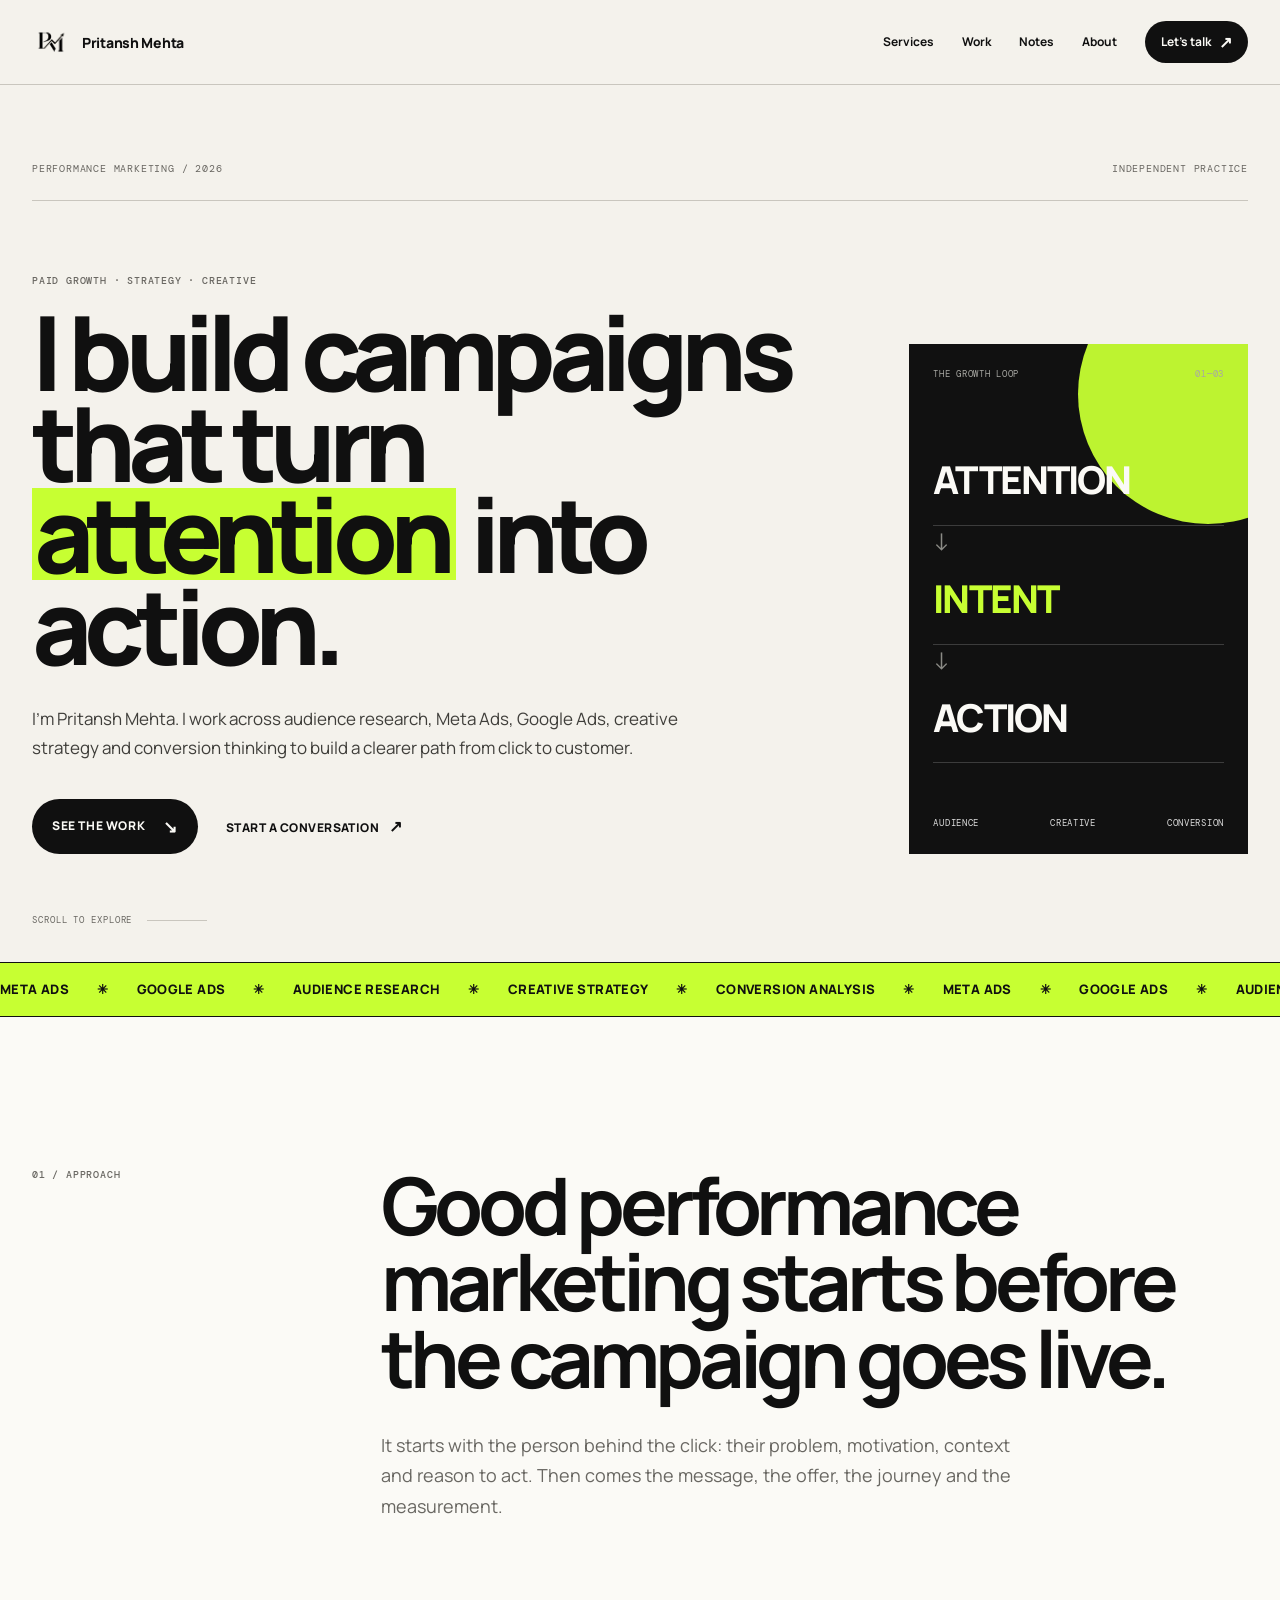
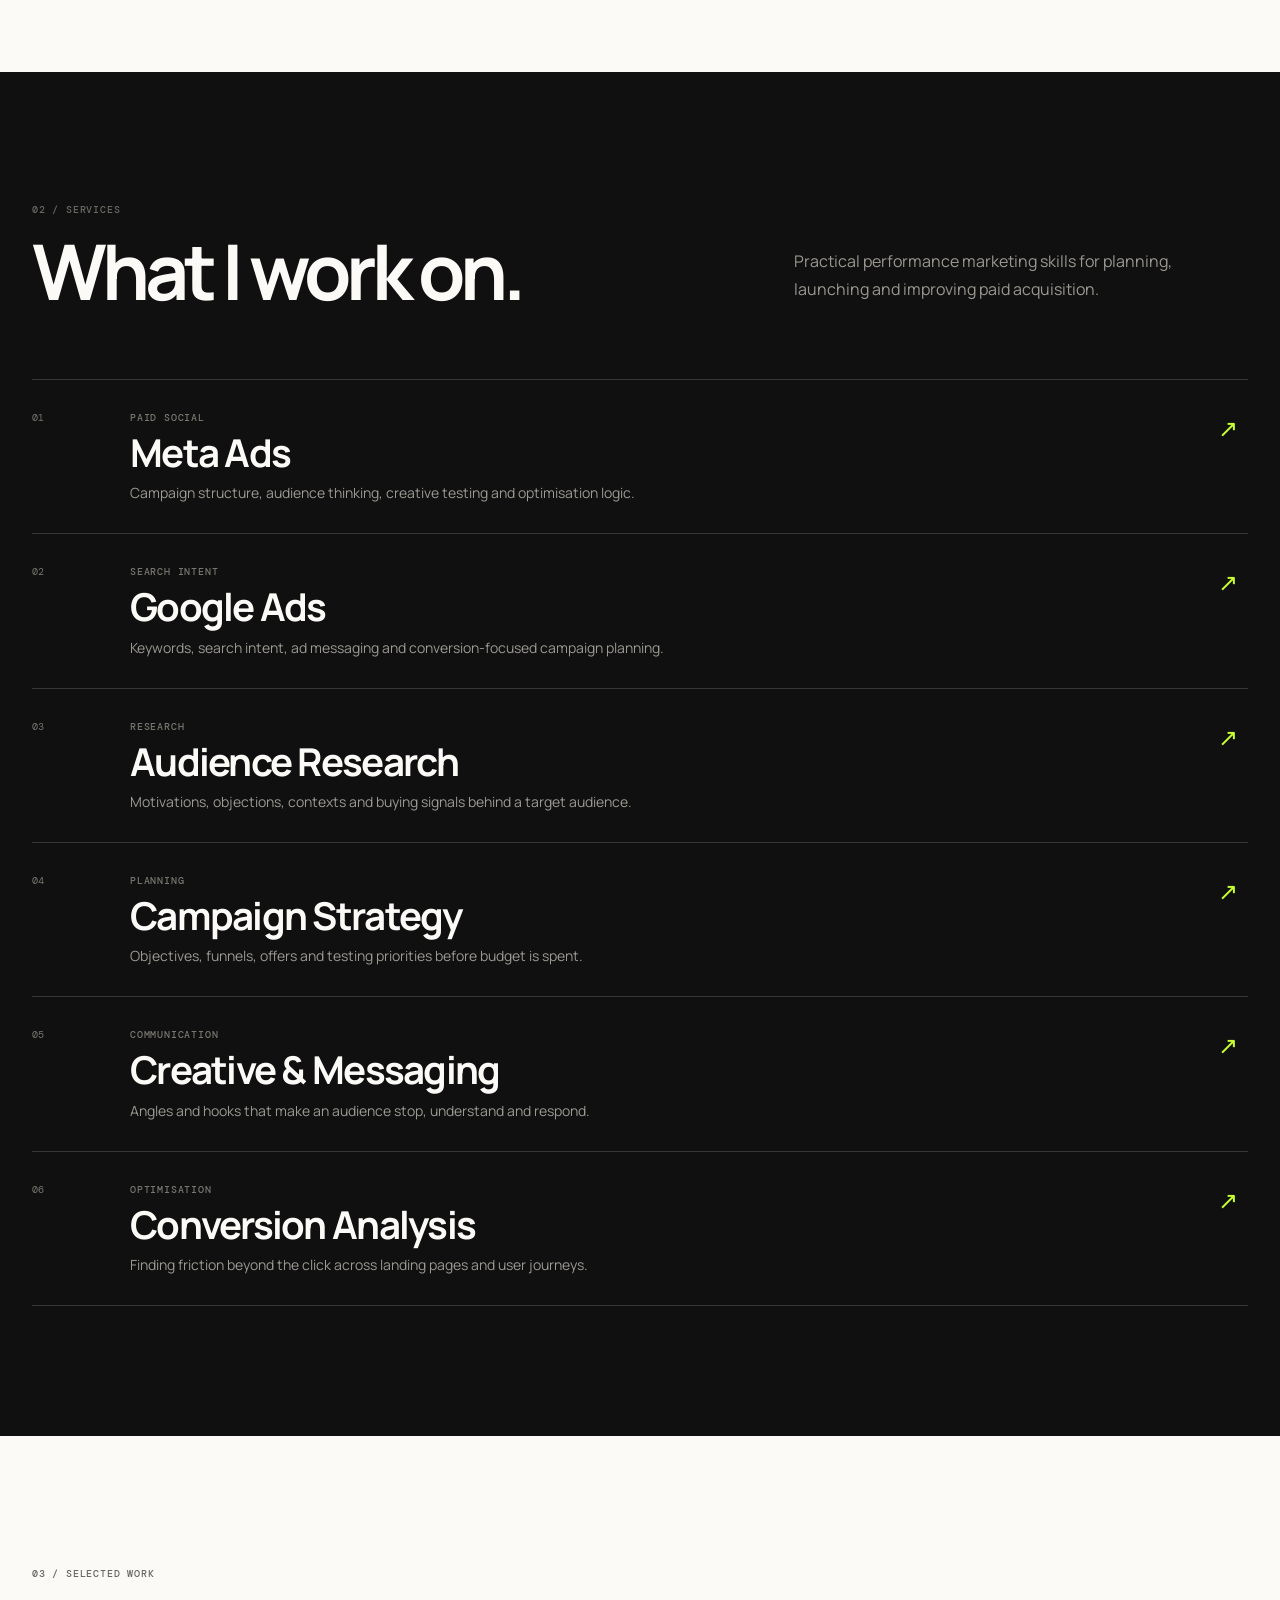
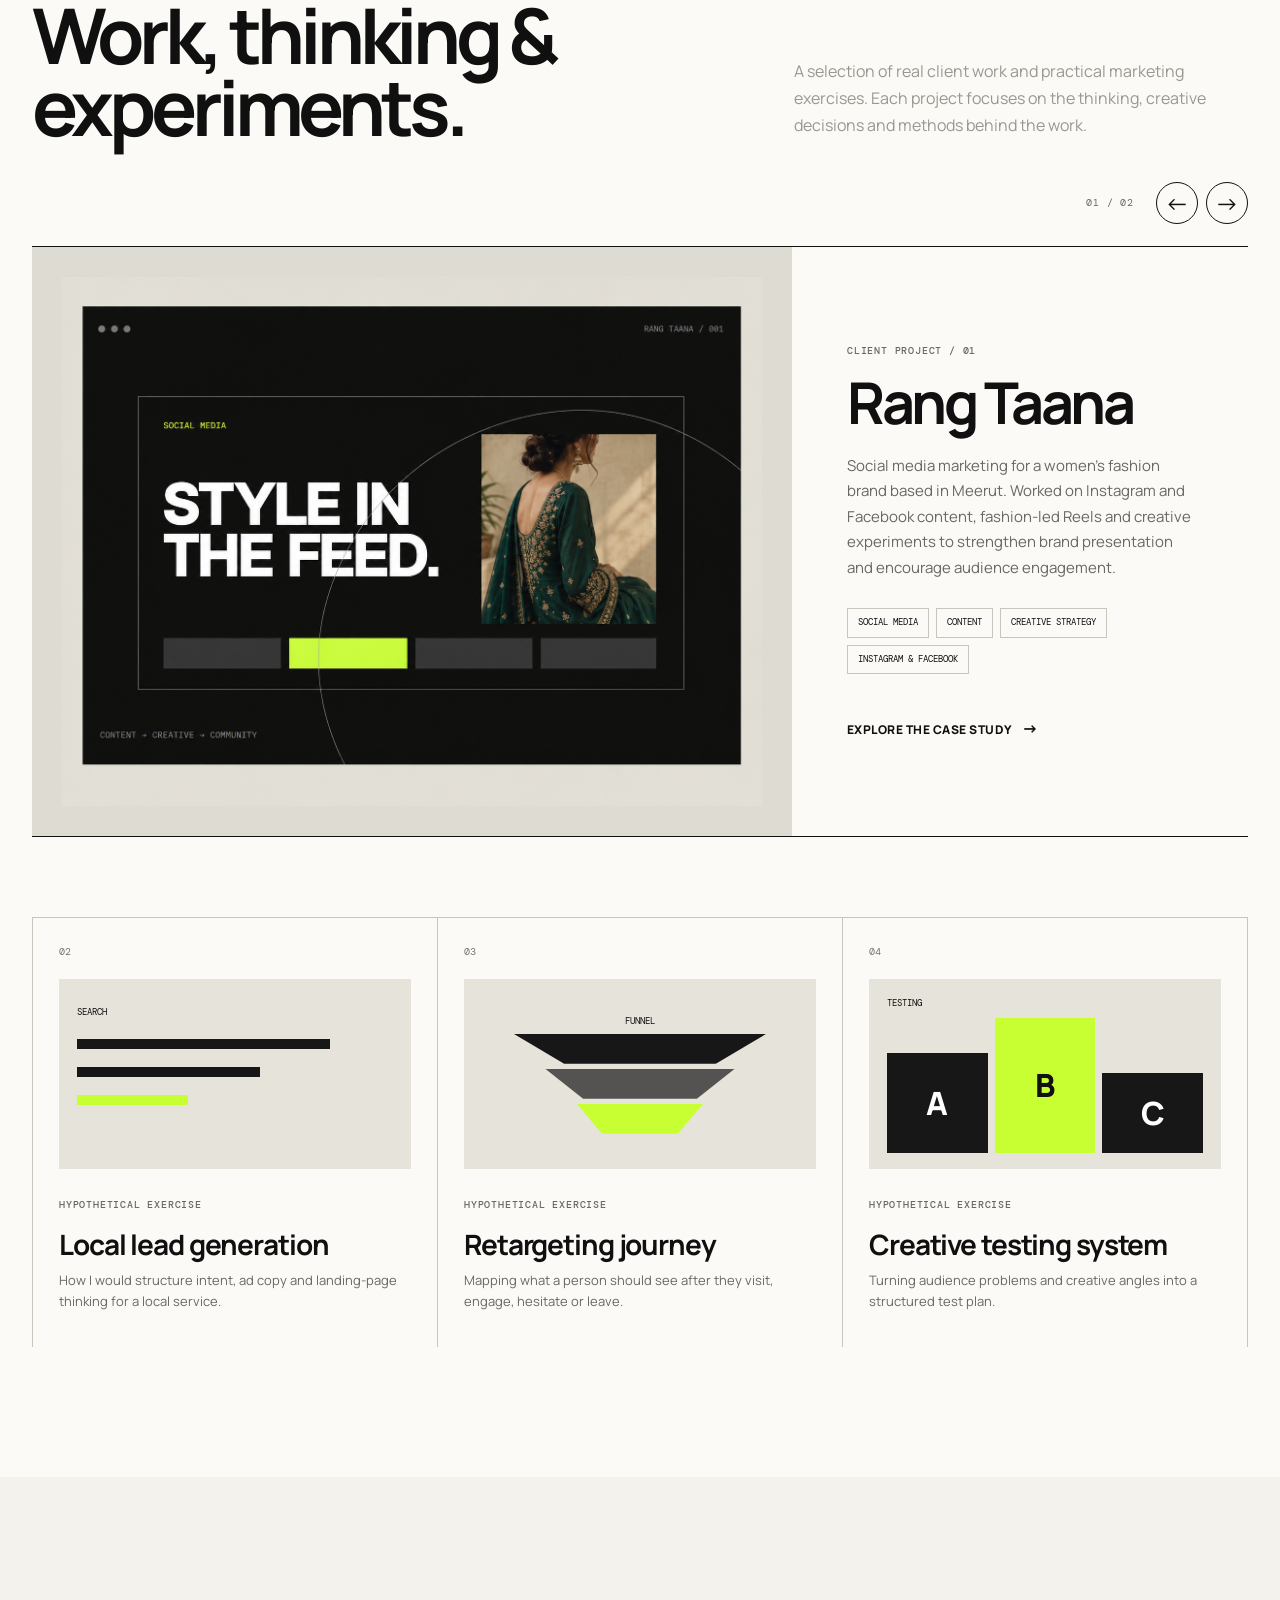
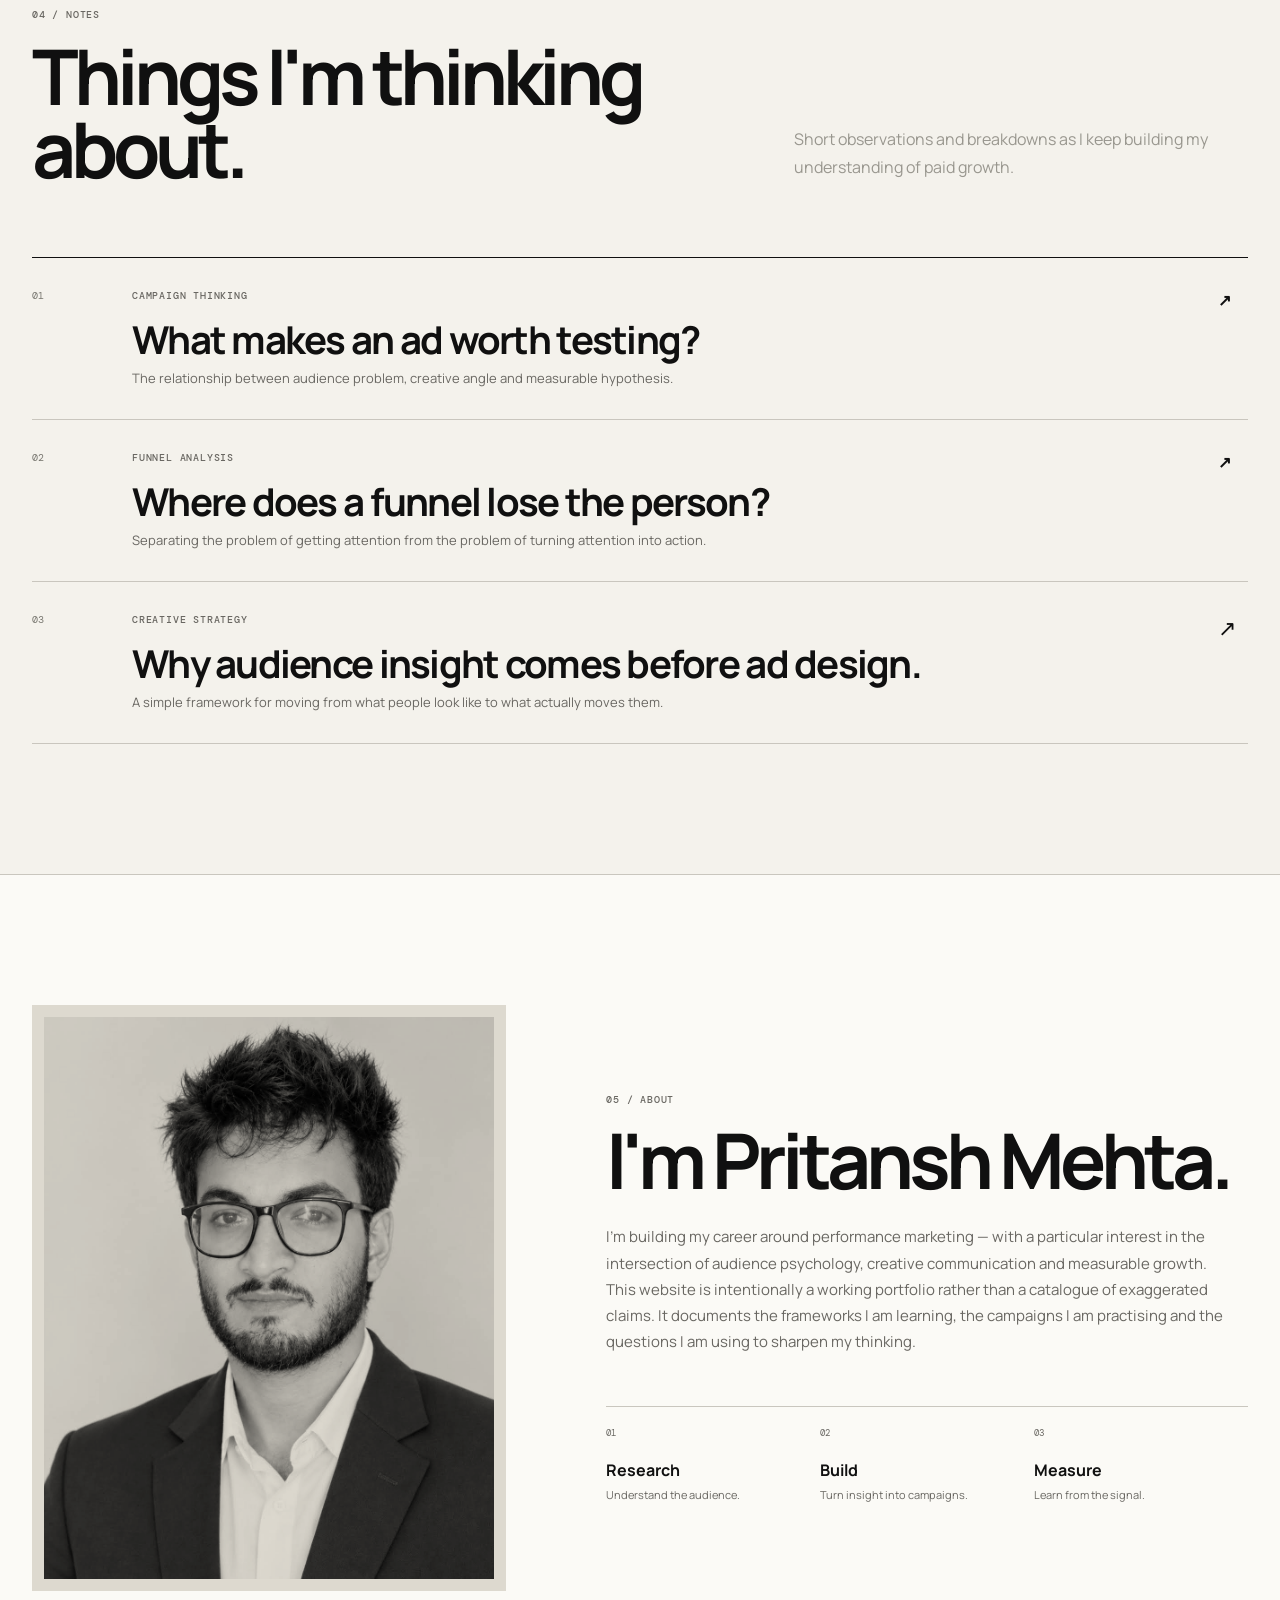
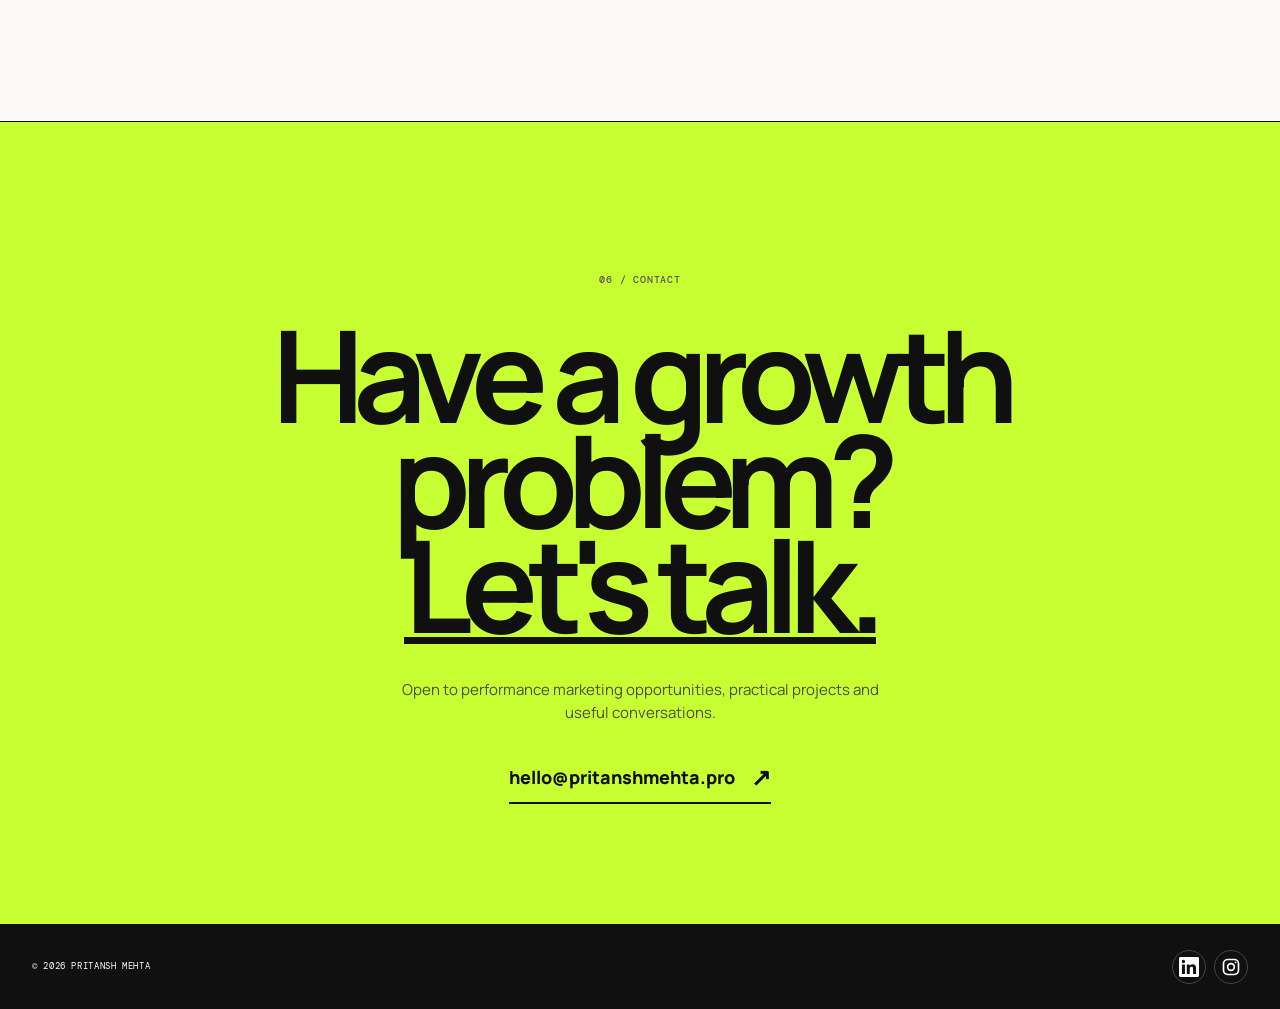
==== index.html @ dac89828 "Replace broken embedded SCA image with responsive interior design artwork" ====
<!DOCTYPE html>
<html lang="en">
<head>
  <meta charset="UTF-8">
  <meta name="viewport" content="width=device-width, initial-scale=1.0">
  <meta name="description" content="Pritansh Mehta's performance marketing portfolio — campaign thinking, audience research, creative strategy and conversion-focused analysis.">
  <meta name="author" content="Pritansh Mehta">
  <link rel="canonical" href="https://pritanshmehta.pro/">
  <meta property="og:title" content="Pritansh Mehta | Performance Marketing">
  <meta property="og:description" content="Performance marketing portfolio covering paid acquisition, audience research, creative strategy and conversion thinking.">
  <meta property="og:type" content="website">
  <meta property="og:url" content="https://pritanshmehta.pro/">

  <script async src="https://www.googletagmanager.com/gtag/js?id=G-7MBBBZZJZL"></script>
  <script>
    window.dataLayer = window.dataLayer || [];
    function gtag(){dataLayer.push(arguments);}
    gtag('js', new Date());
    gtag('config', 'G-7MBBBZZJZL');
  </script>

  <script type="application/ld+json">
  {
    "@context":"https://schema.org",
    "@type":"Person",
    "name":"Pritansh Mehta",
    "url":"https://pritanshmehta.pro/",
    "email":"mailto:hello@pritanshmehta.pro",
    "jobTitle":"Performance Marketing Practitioner",
    "knowsAbout":["Performance Marketing","Meta Ads","Google Ads","Audience Research","Campaign Strategy","Creative Strategy","Conversion Optimisation"]
  }
  </script>

  <title>Pritansh Mehta | Performance Marketing</title>
  <link rel="stylesheet" href="/styles.css">
</head>
<body>
  <a class="skip-link" href="#main">Skip to content</a>

  <header class="site-header">
    <div class="container nav-wrap">
      <a class="brand" href="/" aria-label="Pritansh Mehta home">
        <span class="brand-mark"><img src="/logo%20pro.png" alt="Pritansh Mehta logo"></span>
        <span class="brand-name">Pritansh Mehta</span>
      </a>
      <nav class="nav-links" aria-label="Main navigation">
        <a href="#capabilities">Services</a>
        <a href="#practice">Work</a>
        <a href="#notes">Notes</a>
        <a href="#about">About</a>
        <a class="nav-contact" href="#contact">Let's talk <span>↗</span></a>
      </nav>
    </div>
  </header>

  <main id="main">
    <section class="hero">
      <div class="container">
        <div class="hero-topline">
          <span>Performance marketing / 2026</span>
          <span>Independent practice</span>
        </div>
        <div class="hero-grid">
          <div class="hero-copy">
            <p class="eyebrow">Paid growth · strategy · creative</p>
            <h1>I build campaigns that turn <span>attention</span> into action.</h1>
            <p class="hero-lead">I'm Pritansh Mehta. I work across audience research, Meta Ads, Google Ads, creative strategy and conversion thinking to build a clearer path from click to customer.</p>
            <div class="hero-actions">
              <a class="button button-dark" href="#practice">See the work <span>↘</span></a>
              <a class="text-link" href="#contact">Start a conversation <span>↗</span></a>
            </div>
          </div>
          <div class="hero-panel" aria-label="Performance marketing system">
            <div class="panel-head"><span>THE GROWTH LOOP</span><span>01—03</span></div>
            <div class="loop-word">ATTENTION</div>
            <div class="loop-arrow">↓</div>
            <div class="loop-word is-accent">INTENT</div>
            <div class="loop-arrow">↓</div>
            <div class="loop-word">ACTION</div>
            <div class="panel-foot"><span>Audience</span><span>Creative</span><span>Conversion</span></div>
          </div>
        </div>
        <div class="hero-scroll"><span>Scroll to explore</span><i></i></div>
      </div>
    </section>

    <section class="marquee" aria-label="Core disciplines">
      <div class="marquee-track">
        <span>Meta Ads</span><b>✳</b><span>Google Ads</span><b>✳</b><span>Audience Research</span><b>✳</b><span>Creative Strategy</span><b>✳</b><span>Conversion Analysis</span><b>✳</b>
        <span>Meta Ads</span><b>✳</b><span>Google Ads</span><b>✳</b><span>Audience Research</span><b>✳</b><span>Creative Strategy</span><b>✳</b><span>Conversion Analysis</span><b>✳</b>
      </div>
    </section>

    <section class="statement-section">
      <div class="container statement-grid">
        <p class="section-number">01 / APPROACH</p>
        <div>
          <h2>Good performance marketing starts before the campaign goes live.</h2>
          <p>It starts with the person behind the click: their problem, motivation, context and reason to act. Then comes the message, the offer, the journey and the measurement.</p>
        </div>
      </div>
    </section>

    <section id="capabilities" class="section capabilities-section">
      <div class="container">
        <div class="section-heading split-heading">
          <div><p class="section-number">02 / SERVICES</p><h2>What I work on.</h2></div>
          <p>Practical performance marketing skills for planning, launching and improving paid acquisition.</p>
        </div>
        <div class="capability-list">
          <article class="capability-card"><span>01</span><div><p class="eyebrow">Paid social</p><h3>Meta Ads</h3><p>Campaign structure, audience thinking, creative testing and optimisation logic.</p></div><b>↗</b></article>
          <article class="capability-card"><span>02</span><div><p class="eyebrow">Search intent</p><h3>Google Ads</h3><p>Keywords, search intent, ad messaging and conversion-focused campaign planning.</p></div><b>↗</b></article>
          <article class="capability-card"><span>03</span><div><p class="eyebrow">Research</p><h3>Audience Research</h3><p>Motivations, objections, contexts and buying signals behind a target audience.</p></div><b>↗</b></article>
          <article class="capability-card"><span>04</span><div><p class="eyebrow">Planning</p><h3>Campaign Strategy</h3><p>Objectives, funnels, offers and testing priorities before budget is spent.</p></div><b>↗</b></article>
          <article class="capability-card"><span>05</span><div><p class="eyebrow">Communication</p><h3>Creative &amp; Messaging</h3><p>Angles and hooks that make an audience stop, understand and respond.</p></div><b>↗</b></article>
          <article class="capability-card"><span>06</span><div><p class="eyebrow">Optimisation</p><h3>Conversion Analysis</h3><p>Finding friction beyond the click across landing pages and user journeys.</p></div><b>↗</b></article>
        </div>
      </div>
    </section>

    <section id="practice" class="section practice-section">
      <div class="container">
        
<div class="section-heading split-heading">
  <div>
    <p class="section-number">03 / SELECTED WORK</p>
    <h2>Work, thinking &amp; experiments.</h2>
  </div>
  <p>A selection of real client work and practical marketing exercises. Each project focuses on the thinking, creative decisions and methods behind the work.</p>
</div>


       
<div class="practice-carousel" aria-label="Selected client projects">
  <div class="practice-carousel-controls">
    <span class="carousel-count">01 / 02</span>
    <div class="carousel-arrows">
      <button class="carousel-arrow" type="button" data-carousel-direction="-1" aria-label="Previous project">←</button>
      <button class="carousel-arrow" type="button" data-carousel-direction="1" aria-label="Next project">→</button>
    </div>
  </div>
  <div class="practice-carousel-viewport" id="practice-projects">
    <div class="practice-carousel-track">
      <article class="practice-feature">
        <div class="practice-art">
          <img class="rang-taana-artwork" src="/rang-taana-social.png" alt="Rang Taana social media marketing portfolio artwork, featuring Indian ethnic fashion in a dark editorial design" loading="lazy">
        </div>
        <div class="practice-content">
          <p class="eyebrow">Client project / 01</p>
          <h3>Rang Taana</h3>
          <p>Social media marketing for a women's fashion brand based in Meerut. Worked on Instagram and Facebook content, fashion-led Reels and creative experiments to strengthen brand presentation and encourage audience engagement.</p>
          <div class="tag-list">
            <span>Social Media</span><span>Content</span><span>Creative Strategy</span><span>Instagram &amp; Facebook</span>
          </div>
          <a class="text-link" href="rang-taana-case-study.html">Explore the case study <span>→</span></a>
        </div>
      </article>
      <article class="practice-feature space-craft-feature">
        <div class="practice-art">
          <div class="space-craft-artwork" role="img" aria-label="Editorial architecture and interior design artwork featuring a contemporary living room">
            <div class="sca-browser-bar"><span></span><span></span><span></span><small>SPACE CRAFT / 002</small></div>
            <div class="sca-inner-frame">
              <div class="sca-copy">
                <p class="sca-category">ARCHITECTURE / INTERIORS</p>
                <h4>SPACE,<br>SHAPED.</h4>
                <p class="sca-caption">FORM MEETS FUNCTION.</p>
              </div>
              <div class="sca-photo-wrap">
                <img src="https://images.unsplash.com/photo-1600210492486-724fe5c67fb0?auto=format&amp;fit=crop&amp;w=900&amp;q=85" alt="Warm contemporary living room with considered furniture, materials and interior styling" loading="lazy">
              </div>
              <div class="sca-progress"><i></i><i></i><i></i><i></i></div>
              <div class="sca-circle"></div>
            </div>
            <p class="sca-footer">SPACE → FORM → EXPERIENCE</p>
          </div>
        </div>
        <div class="practice-content">
          <p class="eyebrow">Client project / 02</p>
          <h3>Space Craft Associates</h3>
          <p>A placeholder case study for an interior design and architecture firm based in Pune. The project overview and marketing details will be added once the scope and text are finalised.</p>
          <div class="tag-list">
            <span>Interior Design</span><span>Architecture</span><span>Pune</span><span>Case Study Draft</span>
          </div>
          <span class="text-link" aria-label="Space Craft Associates case study details coming soon">Case study details coming soon <span>→</span></span>
        </div>
      </article>
    </div>
  </div>
</div>

        <div class="practice-grid">
          <article class="practice-card"><div class="practice-number">02</div><div class="practice-card-visual visual-search"><span>SEARCH</span><div></div><div></div><div></div></div><p class="eyebrow">Hypothetical exercise</p><h3>Local lead generation</h3><p>How I would structure intent, ad copy and landing-page thinking for a local service.</p></article>
          <article class="practice-card"><div class="practice-number">03</div><div class="practice-card-visual visual-funnel"><span>FUNNEL</span><div class="funnel f1"></div><div class="funnel f2"></div><div class="funnel f3"></div></div><p class="eyebrow">Hypothetical exercise</p><h3>Retargeting journey</h3><p>Mapping what a person should see after they visit, engage, hesitate or leave.</p></article>
          <article class="practice-card"><div class="practice-number">04</div><div class="practice-card-visual visual-testing"><span>TESTING</span><div class="test-a">A</div><div class="test-b">B</div><div class="test-c">C</div></div><p class="eyebrow">Hypothetical exercise</p><h3>Creative testing system</h3><p>Turning audience problems and creative angles into a structured test plan.</p></article>
        </div>
      </div>
    </section>

    <section id="notes" class="section notes-section">
      <div class="container">
        <div class="section-heading split-heading"><div><p class="section-number">04 / NOTES</p><h2>Things I'm thinking about.</h2></div><p>Short observations and breakdowns as I keep building my understanding of paid growth.</p></div>
        <div class="notes-list">
          <article class="note-item">
    <span>01</span>

    <div>
        <p class="eyebrow">Campaign thinking</p>

        <h3>
            <a href="/what-makes-an-ad-worth-testing">
                What makes an ad worth testing?
            </a>
        </h3>

        <p>
            The relationship between audience problem, creative angle and measurable hypothesis.
        </p>
    </div>

    <a href="/what-makes-an-ad-worth-testing" aria-label="Read What Makes an Ad Worth Testing">
        <b>↗</b>
    </a>
</article>
         
<article class="note-item">
    <span>02</span>

    <div>
        <p class="eyebrow">Funnel analysis</p>

        <h3>
            <a href="/where-does-a-funnel-lose-the-person.html">
                Where does a funnel lose the person?
            </a>
        </h3>

        <p>
            Separating the problem of getting attention from the problem of turning attention into action.
        </p>
    </div>

    <a href="/where-does-a-funnel-lose-the-person"
       aria-label="Read Where Does a Funnel Lose the Person">
        <b>↗</b>
    </a>
</article>

          <article class="note-item"><span>03</span><div><p class="eyebrow">Creative strategy</p><h3>Why audience insight comes before ad design.</h3><p>A simple framework for moving from what people look like to what actually moves them.</p></div><b>↗</b></article>
        </div>
      </div>
    </section>

    <section id="about" class="section about-section">
      <div class="container about-grid">
        <div class="about-visual"><div class="portrait-frame"><img src="/pritansh-mehta.jpg" alt="Portrait of Pritansh Mehta"></div></div>
        <div class="about-copy"><p class="section-number">05 / ABOUT</p><h2>I'm Pritansh Mehta.</h2><p class="about-lead">I'm building my career around performance marketing — with a particular interest in the intersection of audience psychology, creative communication and measurable growth.</p><p>This website is intentionally a working portfolio rather than a catalogue of exaggerated claims. It documents the frameworks I am learning, the campaigns I am practising and the questions I am using to sharpen my thinking.</p><div class="about-facts"><div><span>01</span><strong>Research</strong><small>Understand the audience.</small></div><div><span>02</span><strong>Build</strong><small>Turn insight into campaigns.</small></div><div><span>03</span><strong>Measure</strong><small>Learn from the signal.</small></div></div></div>
      </div>
    </section>

    <section id="contact" class="contact-section">
      <div class="container contact-inner"><p class="section-number">06 / CONTACT</p><h2>Have a growth problem?<br><span>Let's talk.</span></h2><p>Open to performance marketing opportunities, practical projects and useful conversations.</p><a class="contact-email" href="mailto:hello@pritanshmehta.pro">hello@pritanshmehta.pro <span>↗</span></a></div>
    </section>
  </main>

  <footer class="site-footer">
    <div class="container footer-inner"><p>© 2026 Pritansh Mehta</p>
<div class="footer-socials">
  <a href="https://www.linkedin.com/in/pritanshmehta/"
     target="_blank"
     rel="noopener noreferrer"
     aria-label="LinkedIn">
    <svg viewBox="0 0 24 24" width="20" height="20"
         fill="currentColor" aria-hidden="true">
      <path d="M20.45 20.45h-3.56v-5.57c0-1.33-.02-3.04-1.85-3.04-1.85 0-2.13 1.45-2.13 2.94v5.67H9.35V9h3.42v1.56h.05c.48-.9 1.64-1.85 3.37-1.85 3.6 0 4.27 2.37 4.27 5.46v6.28ZM5.34 7.43a2.06 2.06 0 1 1 0-4.12 2.06 2.06 0 0 1 0 4.12ZM7.12 20.45H3.56V9h3.56v11.45ZM22.22 0H1.77C.79 0 0 .77 0 1.72v20.56C0 23.23.79 24 1.77 24h20.45c.98 0 1.78-.77 1.78-1.72V1.72C24 .77 23.2 0 22.22 0Z"/>
    </svg>
  </a>

  <a href="https://www.instagram.com/pritansh.mehta/"
     target="_blank"
     rel="noopener noreferrer"
     aria-label="Instagram">
    <svg viewBox="0 0 24 24" width="20" height="20"
         fill="none" stroke="currentColor" stroke-width="2"
         aria-hidden="true">
      <rect x="3" y="3" width="18" height="18" rx="5"/>
      <circle cx="12" cy="12" r="4"/>
      <circle cx="17.5" cy="6.5" r="1" fill="currentColor" stroke="none"/>
    </svg>
  </a>
</div>
</div>
  </footer>
  <script src="/practice-carousel.js" defer></script>
</body>
</html>
---- styles.css ----
@import url('https://fonts.googleapis.com/css2?family=DM+Mono:wght@400;500&family=Manrope:wght@400;500;600;700;800&display=swap');

:root{--bg:#f4f2ec;--paper:#fbfaf6;--ink:#101010;--muted:#696762;--line:#c9c6be;--acid:#c7ff32;--dark:#111;--soft:#e8e5dc;--max:1320px;--radius:4px}
*{box-sizing:border-box;margin:0;padding:0}
html{scroll-behavior:smooth}
body{background:var(--bg);color:var(--ink);font-family:Manrope,Arial,sans-serif;line-height:1.5;overflow-x:hidden}
a{color:inherit;text-decoration:none}
img{display:block;max-width:100%}
button,a{-webkit-tap-highlight-color:transparent}
.container{width:min(calc(100% - 64px),var(--max));margin:0 auto}
.skip-link{position:fixed;left:16px;top:-80px;z-index:1000;background:var(--acid);padding:10px 14px;font-weight:800}.skip-link:focus{top:16px}

.site-header{position:relative;z-index:20;background:var(--bg);border-bottom:1px solid var(--line)}
.nav-wrap{min-height:84px;display:flex;align-items:center;justify-content:space-between;gap:30px}
.brand{display:flex;align-items:center;gap:12px;font-size:14px;font-weight:800;letter-spacing:-.02em}.brand-mark{width:38px;height:38px;display:grid;place-items:center;overflow:hidden}.brand-mark img{width:100%;height:100%;object-fit:contain}.brand-name{white-space:nowrap}
.nav-links{display:flex;align-items:center;gap:28px;font-size:12px;font-weight:700}.nav-links>a{position:relative}.nav-links>a:not(.nav-contact):after{content:"";position:absolute;left:0;bottom:-5px;width:0;height:1px;background:var(--ink);transition:width .25s}.nav-links>a:not(.nav-contact):hover:after{width:100%}.nav-contact{display:inline-flex;align-items:center;gap:8px;background:var(--ink);color:var(--paper);padding:12px 16px;border-radius:100px}.nav-contact span{font-size:16px;line-height:0}

.hero{min-height:calc(100vh - 85px);display:flex;align-items:center;padding:76px 0 34px;background:var(--bg)}
.hero-topline{display:flex;justify-content:space-between;padding-bottom:24px;border-bottom:1px solid var(--line);font-family:'DM Mono',monospace;font-size:10px;text-transform:uppercase;letter-spacing:.08em;color:var(--muted)}
.hero-grid{display:grid;grid-template-columns:minmax(0,1.55fr) minmax(320px,.65fr);gap:70px;padding:72px 0 60px;align-items:end}
.eyebrow,.section-number{font-family:'DM Mono',monospace;text-transform:uppercase;letter-spacing:.08em;font-size:10px;font-weight:500}.eyebrow{color:var(--muted);margin-bottom:18px}.section-number{color:var(--muted)}
.hero h1{font-size:clamp(56px,8.1vw,122px);line-height:.88;letter-spacing:-.075em;font-weight:800;max-width:960px}.hero h1 span{display:inline-block;background:var(--acid);padding:0 .08em 0 .02em}
.hero-lead{max-width:650px;margin-top:34px;font-size:17px;line-height:1.7;color:#3f3e3a}
.hero-actions{display:flex;align-items:center;gap:28px;margin-top:36px}.button{display:inline-flex;align-items:center;gap:18px;padding:15px 20px;border-radius:100px;font-size:12px;font-weight:800;text-transform:uppercase;letter-spacing:.05em}.button-dark{background:var(--ink);color:var(--paper)}.button-dark span{font-size:17px}.text-link{font-size:12px;font-weight:800;text-transform:uppercase;letter-spacing:.04em}.text-link span{margin-left:7px;font-size:16px}
.hero-panel{background:var(--dark);color:var(--paper);min-height:510px;padding:24px;display:flex;flex-direction:column;justify-content:center;position:relative;overflow:hidden}.hero-panel:before{content:"";position:absolute;width:260px;height:260px;border-radius:50%;background:var(--acid);right:-90px;top:-80px;opacity:.95}.panel-head,.panel-foot{position:absolute;left:24px;right:24px;display:flex;justify-content:space-between;font-family:'DM Mono',monospace;font-size:9px;letter-spacing:.08em;text-transform:uppercase;color:#a8a8a3}.panel-head{top:24px}.panel-foot{bottom:24px;color:#ddd}.loop-word{position:relative;z-index:1;font-size:clamp(28px,3vw,46px);font-weight:800;letter-spacing:-.05em;border-bottom:1px solid #3c3c3c;padding:16px 0}.loop-word.is-accent{color:var(--acid)}.loop-arrow{position:relative;z-index:1;font-size:24px;line-height:1;padding:2px 0;color:#8b8b86}.hero-scroll{display:flex;align-items:center;gap:15px;font-family:'DM Mono',monospace;text-transform:uppercase;font-size:9px;letter-spacing:.1em;color:var(--muted)}.hero-scroll i{display:block;width:60px;height:1px;background:var(--line)}

.marquee{background:var(--acid);overflow:hidden;border-top:1px solid var(--ink);border-bottom:1px solid var(--ink)}.marquee-track{display:flex;width:max-content;align-items:center;gap:28px;padding:17px 0;animation:marquee 28s linear infinite;font-size:13px;font-weight:800;text-transform:uppercase;letter-spacing:.03em}.marquee b{font-size:13px}@keyframes marquee{to{transform:translateX(-50%)}}

.statement-section{padding:150px 0;background:var(--paper)}.statement-grid{display:grid;grid-template-columns:1fr 3fr;gap:60px}.statement-grid h2{font-size:clamp(42px,6.2vw,88px);line-height:.96;letter-spacing:-.065em;max-width:980px}.statement-grid div>p{max-width:640px;margin-top:34px;font-size:18px;line-height:1.7;color:var(--muted)}
.section{padding:130px 0}.capabilities-section{background:var(--ink);color:var(--paper)}.section-heading{margin-bottom:72px}.split-heading{display:grid;grid-template-columns:1.2fr .8fr;gap:80px;align-items:end}.section-heading h2{font-size:clamp(46px,6vw,82px);line-height:.94;letter-spacing:-.065em;margin-top:18px}.split-heading>p{color:#99978f;line-height:1.7;max-width:480px;margin-bottom:4px}
.capability-list{border-top:1px solid #373737}.capability-card{display:grid;grid-template-columns:70px 1fr 30px;gap:28px;align-items:start;padding:30px 0;border-bottom:1px solid #373737;transition:padding .25s,background .25s}.capability-card>span,.practice-number,.note-item>span{font-family:'DM Mono',monospace;font-size:10px;color:#77766f}.capability-card h3{font-size:clamp(28px,3vw,43px);line-height:1;letter-spacing:-.045em}.capability-card p:last-child{max-width:560px;color:#9b9992;margin-top:10px;font-size:14px}.capability-card .eyebrow{margin-bottom:9px;color:#77766f}.capability-card>b{font-size:24px;font-weight:400;color:var(--acid)}.capability-card:hover{padding-left:14px;padding-right:14px;background:#171717}

.practice-section{background:var(--paper)}.practice-heading>p{color:var(--muted)}.practice-feature{display:grid;grid-template-columns:1.25fr .75fr;min-height:560px;border-top:1px solid var(--ink);border-bottom:1px solid var(--ink)}.practice-art{background:#dedbd2;padding:30px;display:flex;align-items:center;justify-content:center}.art-window{width:100%;height:100%;min-height:500px;background:#111;position:relative;overflow:hidden;color:#fff;padding:18px}.art-window:after{content:"";position:absolute;inset:25% -15% -30% 35%;border:1px solid #555;border-radius:50%}.art-toolbar{display:flex;gap:6px;align-items:center;color:#777;font-family:'DM Mono',monospace;font-size:9px}.art-toolbar i{width:7px;height:7px;border-radius:50%;background:#777}.art-toolbar span{margin-left:auto}.ad-preview{position:absolute;inset:100px 60px 75px 60px;border:1px solid #444;padding:25px;display:flex;flex-direction:column;justify-content:space-between}.ad-tag{font-family:'DM Mono',monospace;font-size:9px;color:var(--acid)}.ad-preview strong{font-size:clamp(38px,5vw,70px);line-height:.85;letter-spacing:-.07em}.ad-grid{display:grid;grid-template-columns:repeat(4,1fr);gap:7px}.ad-grid i{height:34px;background:#292929}.ad-grid i:nth-child(2){background:var(--acid)}.audience-pill{position:absolute;bottom:22px;left:18px;font-family:'DM Mono',monospace;font-size:9px;color:#aaa;letter-spacing:.05em}.practice-content{padding:55px;display:flex;flex-direction:column;justify-content:center}.practice-content h3{font-size:clamp(42px,4.5vw,68px);line-height:.92;letter-spacing:-.06em}.practice-content>p:not(.eyebrow){color:var(--muted);font-size:15px;line-height:1.7;margin-top:24px;max-width:480px}.tag-list{display:flex;flex-wrap:wrap;gap:7px;margin:28px 0}.tag-list span{border:1px solid var(--line);padding:7px 10px;font-family:'DM Mono',monospace;font-size:9px;text-transform:uppercase}.practice-content .text-link{margin-top:14px}.practice-grid{display:grid;grid-template-columns:repeat(3,1fr);border-left:1px solid var(--line);margin-top:80px}.practice-card{min-height:430px;padding:26px;border-right:1px solid var(--line);border-top:1px solid var(--line)}.practice-number{display:block;margin-bottom:20px}.practice-card-visual{height:190px;background:#e6e3db;position:relative;overflow:hidden;margin-bottom:28px;padding:18px}.practice-card-visual>span{font-family:'DM Mono',monospace;font-size:9px}.visual-search div{height:10px;background:#171717;margin-top:18px;width:80%}.visual-search div:nth-of-type(2){width:58%}.visual-search div:nth-of-type(3){width:35%;background:var(--acid)}.visual-funnel{display:flex;flex-direction:column;align-items:center;justify-content:center;gap:5px}.funnel{height:30px;background:#171717;clip-path:polygon(0 0,100% 0,80% 100%,20% 100%)}.f1{width:80%}.f2{width:60%;opacity:.7}.f3{width:40%;background:var(--acid)}.visual-testing{display:grid;grid-template-columns:repeat(3,1fr);gap:7px;align-items:end}.visual-testing>span{grid-column:1/-1}.test-a,.test-b,.test-c{height:100px;background:#171717;color:#fff;display:grid;place-items:center;font-size:32px;font-weight:800}.test-b{height:135px;background:var(--acid);color:#111}.test-c{height:80px}.practice-card h3{font-size:28px;letter-spacing:-.04em;line-height:1}.practice-card>p:last-child{font-size:13px;color:var(--muted);margin-top:12px;line-height:1.6}

.notes-section{background:var(--bg)}.notes-list{border-top:1px solid var(--ink)}.note-item{display:grid;grid-template-columns:70px 1fr 30px;gap:30px;align-items:start;padding:30px 0;border-bottom:1px solid var(--line)}.note-item h3{font-size:clamp(25px,3vw,42px);line-height:1;letter-spacing:-.045em}.note-item p:last-child{font-size:13px;color:var(--muted);margin-top:10px;max-width:650px}.note-item>b{font-size:22px;font-weight:400}.note-item:hover h3{background:var(--acid);display:inline}

.about-section{background:var(--paper);border-top:1px solid var(--line)}.about-grid{display:grid;grid-template-columns:.85fr 1.15fr;gap:100px;align-items:center}.about-visual{position:relative;max-width:520px}.portrait-frame{background:#ddd9cf;padding:12px;position:relative}.portrait-frame img{width:100%;aspect-ratio:4/5;object-fit:cover;filter:grayscale(100%);mix-blend-mode:multiply}.portrait-label{position:absolute;left:25px;bottom:22px;background:var(--acid);padding:8px 10px;font-family:'DM Mono',monospace;font-size:9px}.about-stamp{position:absolute;right:-35px;top:35px;border:1px solid var(--ink);background:var(--paper);width:110px;height:110px;border-radius:50%;display:grid;place-content:center;text-align:center;font-family:'DM Mono',monospace;font-size:9px;line-height:1.5;transform:rotate(9deg)}.about-copy h2{font-size:clamp(48px,6vw,82px);line-height:.9;letter-spacing:-.065em;margin:18px 0 30px}.about-copy>p:not(.section-number){color:var(--muted);font-size:15px;line-height:1.75;max-width:650px}.about-copy .about-lead{font-size:20px;color:var(--ink);line-height:1.5}.about-facts{display:grid;grid-template-columns:repeat(3,1fr);border-top:1px solid var(--line);margin-top:50px}.about-facts>div{padding:20px 18px 0 0}.about-facts span{font-family:'DM Mono',monospace;font-size:9px;color:var(--muted);display:block;margin-bottom:18px}.about-facts strong{display:block;font-size:16px}.about-facts small{display:block;color:var(--muted);margin-top:5px;font-size:11px}

.contact-section{background:var(--acid);padding:150px 0 120px;border-top:1px solid var(--ink)}.contact-inner{text-align:center}.contact-inner .section-number{color:#555}.contact-inner h2{font-size:clamp(60px,10vw,145px);line-height:.82;letter-spacing:-.085em;margin:35px auto;max-width:1200px}.contact-inner h2 span{display:inline-block;border-bottom:7px solid var(--ink)}.contact-inner>p:not(.section-number){max-width:500px;margin:0 auto;color:#4d4f35;font-size:15px}.contact-email{display:inline-flex;align-items:center;gap:16px;margin-top:35px;border-bottom:2px solid var(--ink);padding-bottom:7px;font-size:18px;font-weight:800}.contact-email span{font-size:24px}
.site-footer{background:var(--ink);color:#fff}.footer-inner{min-height:85px;display:flex;align-items:center;justify-content:space-between;font-family:'DM Mono',monospace;font-size:9px;text-transform:uppercase;letter-spacing:.07em}.footer-socials{display:flex;gap:8px}.footer-socials a{width:34px;height:34px;border:1px solid #444;border-radius:50%;display:grid;place-items:center;font-size:9px;transition:.2s}.footer-socials a:hover{background:var(--acid);color:var(--ink);border-color:var(--acid)}

@media(max-width:950px){.container{width:min(calc(100% - 40px),var(--max))}.nav-links{gap:16px}.hero-grid,.practice-feature,.about-grid{grid-template-columns:1fr}.hero{padding-top:55px}.hero-grid{gap:45px}.hero-panel{min-height:390px}.split-heading{grid-template-columns:1fr;gap:25px}.practice-art{min-height:520px}.practice-content{padding:45px}.about-grid{gap:60px}.about-visual{max-width:620px}.about-copy{max-width:720px}}
@media(max-width:700px){.container{width:calc(100% - 32px)}.nav-wrap{min-height:70px}.brand-name{display:none}.nav-links{gap:13px;font-size:10px}.nav-links>a:nth-child(1),.nav-links>a:nth-child(2),.nav-links>a:nth-child(3){display:none}.nav-contact{padding:10px 13px}.hero{min-height:auto;padding:45px 0 30px}.hero-topline{font-size:8px}.hero-grid{padding:55px 0 45px}.hero h1{font-size:clamp(52px,16vw,86px)}.hero-lead{font-size:15px;margin-top:25px}.hero-actions{gap:20px;flex-wrap:wrap}.button{padding:13px 16px}.hero-panel{min-height:360px}.statement-section,.section,.contact-section{padding:90px 0}.statement-grid{grid-template-columns:1fr;gap:28px}.statement-grid h2{font-size:46px}.statement-grid div>p{font-size:15px}.section-heading{margin-bottom:45px}.section-heading h2{font-size:48px}.capability-card{grid-template-columns:38px 1fr 20px;gap:12px;padding:24px 0}.capability-card h3{font-size:30px}.capability-card p:last-child{font-size:12px}.practice-art{padding:15px;min-height:auto}.art-window{min-height:390px}.ad-preview{inset:80px 30px 60px}.practice-content{padding:40px 0}.practice-content h3{font-size:48px}.practice-grid{grid-template-columns:1fr;margin-top:55px;border-left:0}.practice-card{border-left:1px solid var(--line);min-height:auto;padding:24px 0}.practice-card-visual{height:170px}.note-item{grid-template-columns:38px 1fr 20px;gap:12px;padding:25px 0}.note-item h3{font-size:27px}.note-item p:last-child{font-size:12px}.about-facts{grid-template-columns:1fr}.about-facts>div{border-bottom:1px solid var(--line);padding:18px 0}.about-stamp{right:-10px}.contact-inner h2{font-size:clamp(57px,16vw,90px)}.contact-inner h2 span{border-bottom-width:4px}.contact-email{font-size:14px}.footer-inner{min-height:70px}.footer-socials a{width:30px;height:30px}}
@media(max-width:420px){.nav-links{gap:8px}.nav-contact span{display:none}.hero h1{font-size:52px}.hero-panel{min-height:320px}.loop-word{font-size:30px}.practice-content h3{font-size:43px}.contact-inner h2{font-size:55px}}
@media(prefers-reduced-motion:reduce){html{scroll-behavior:auto}.marquee-track{animation:none}}


/* Rang Taana portfolio artwork */
.practice-art {
  background: #dedbd2;
  padding: 30px;
  display: flex;
  align-items: center;
  justify-content: center;
  min-width: 0;
}

.rang-taana-artwork {
  display: block;
  width: 100%;
  height: auto;
  min-height: 0;
  max-width: 100%;
  object-fit: contain;
  object-position: center;
}

@media (max-width: 950px) {
  .practice-art {
    min-height: 0;
    padding: 20px;
  }
}

@media (max-width: 700px) {
  .practice-art {
    padding: 12px;
  }

  .rang-taana-artwork {
    width: 100%;
    height: auto;
    min-height: 0;
    max-height: none;
  }
}

/* Green rounded background behind the existing logo */
.logo-background {
  display: inline-flex;
  align-items: center;
  justify-content: center;
  padding: 8px 12px;
  background: var(--accent, #294437);
  border-radius: 12px;
  line-height: 0;
}

.logo-background img {
  display: block;
  max-width: 100%;
  height: auto;
}




/* Horizontal selected-work carousel */
.practice-carousel { position: relative; }
.practice-carousel-controls {
  display: flex;
  justify-content: flex-end;
  align-items: center;
  gap: 22px;
  margin: -34px 0 22px;
}
.carousel-count {
  color: var(--muted);
  font: 10px 'DM Mono', monospace;
  letter-spacing: .08em;
}
.carousel-arrows { display: flex; gap: 8px; }
.carousel-arrow {
  display: grid;
  place-items: center;
  width: 42px;
  height: 42px;
  border: 1px solid var(--ink);
  border-radius: 50%;
  background: transparent;
  color: var(--ink);
  font: 24px/1 Manrope, Arial, sans-serif;
  cursor: pointer;
  transition: background .2s, color .2s, border-color .2s;
}
.carousel-arrow:hover, .carousel-arrow:focus-visible {
  background: var(--acid);
  border-color: var(--acid);
  color: var(--ink);
}
.carousel-arrow:focus-visible { outline: 2px solid var(--ink); outline-offset: 3px; }
.practice-carousel-viewport {
  width: 100%;
  overflow-x: auto;
  scroll-snap-type: x mandatory;
  scrollbar-width: none;
  overscroll-behavior-x: contain;
  scroll-behavior: smooth;
}
.practice-carousel-viewport::-webkit-scrollbar { display: none; }
.practice-carousel-track { display: flex; align-items: stretch; }
.practice-carousel-track > .practice-feature {
  flex: 0 0 100%;
  min-width: 0;
  scroll-snap-align: start;
}
.practice-carousel-track .practice-art { overflow: hidden; }
.space-craft-photo {
  width: 100%;
  height: 100%;
  min-height: 420px;
  object-fit: cover;
  object-position: center;
}
@media (max-width: 950px) {
  .practice-carousel-controls { margin-top: -18px; }
  .space-craft-photo { min-height: 0; aspect-ratio: 4 / 3; }
}
@media (max-width: 700px) {
  .practice-carousel-controls { margin: -12px 0 18px; }
  .carousel-arrow { width: 38px; height: 38px; }
  .practice-carousel-track > .practice-feature { min-height: 0; }
  .practice-carousel-track .practice-art { padding: 12px; }
  .space-craft-photo { aspect-ratio: 4 / 3; }
}


/* Carousel sizing fix: keep each project as one full-width horizontal slide. */
.practice-carousel-viewport { position: relative; overflow-x: auto; overflow-y: hidden; cursor: grab; touch-action: pan-x pan-y; }
.practice-carousel-track { display: flex; flex-flow: row nowrap; width: 100%; min-width: 0; }
.practice-carousel-track > .practice-feature { box-sizing: border-box; flex: 0 0 100%; width: 100%; min-width: 100%; }
.practice-carousel-track .practice-feature img { pointer-events: none; }
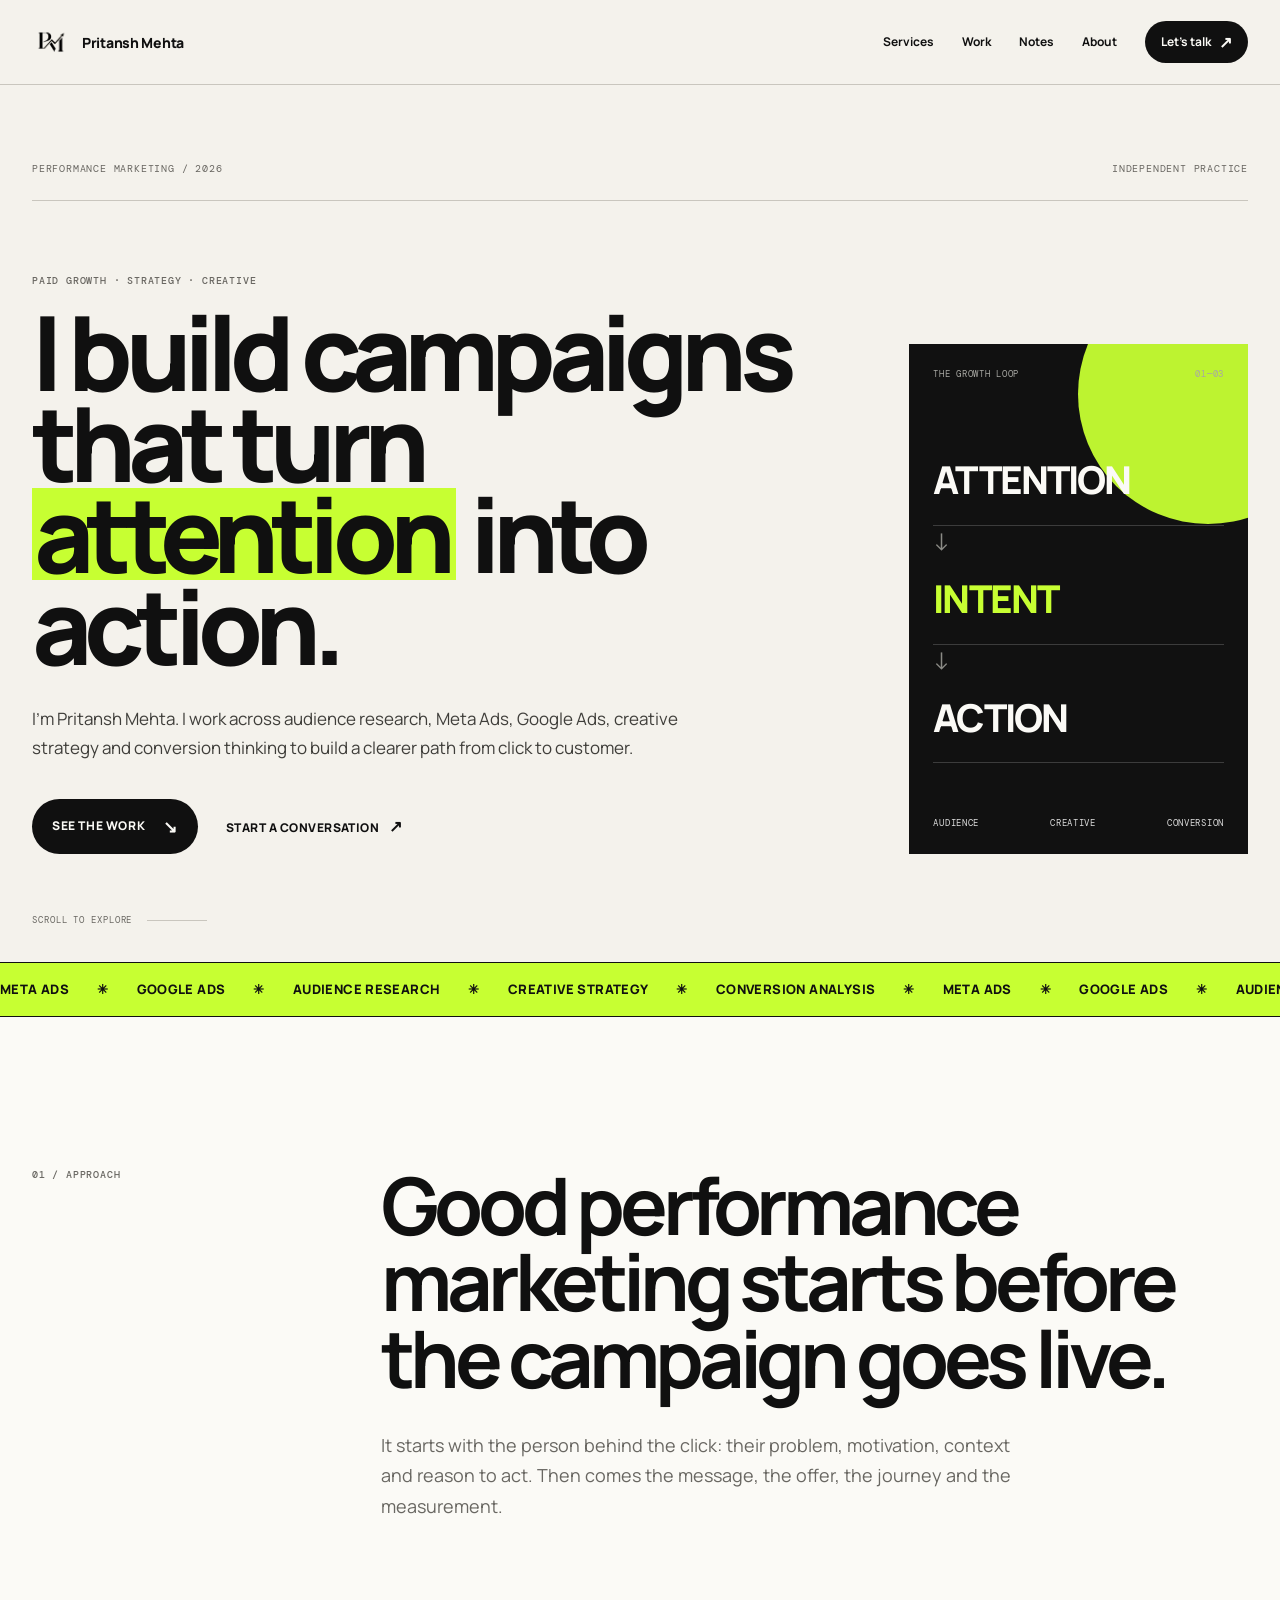
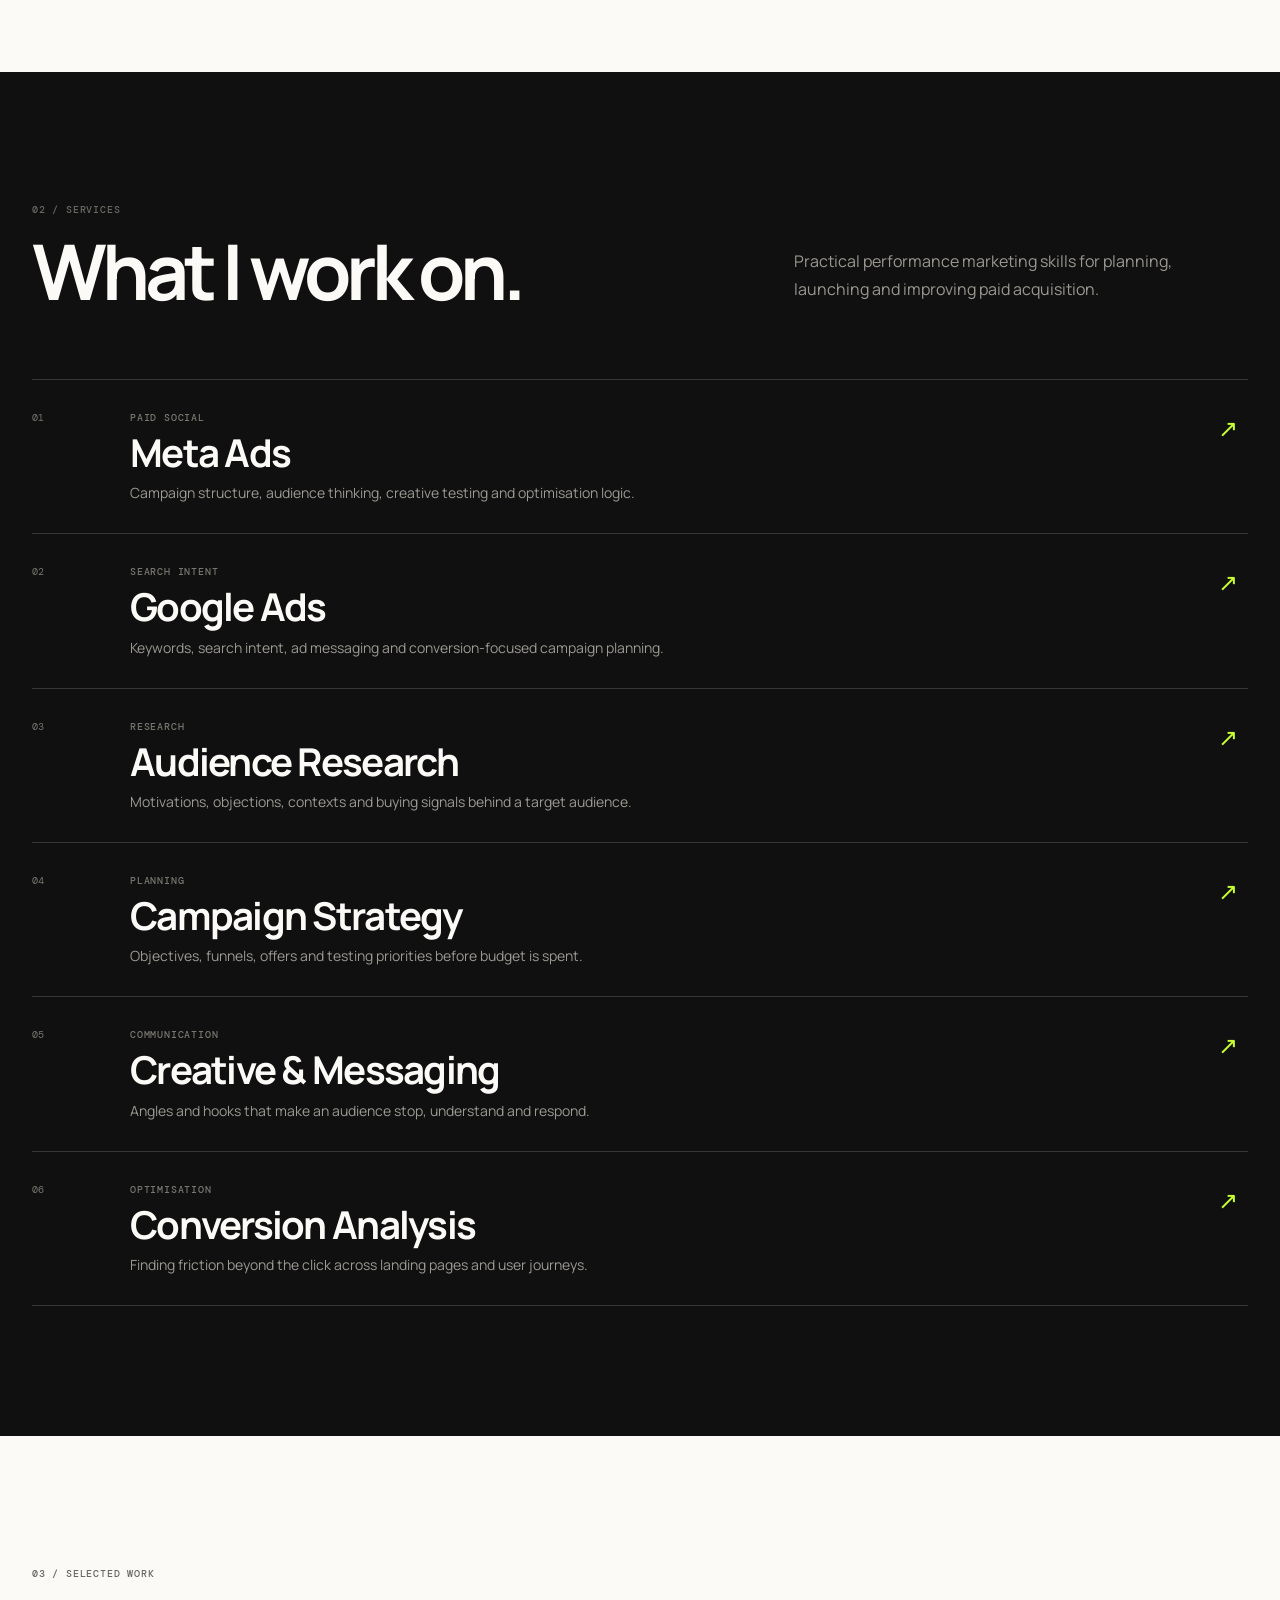
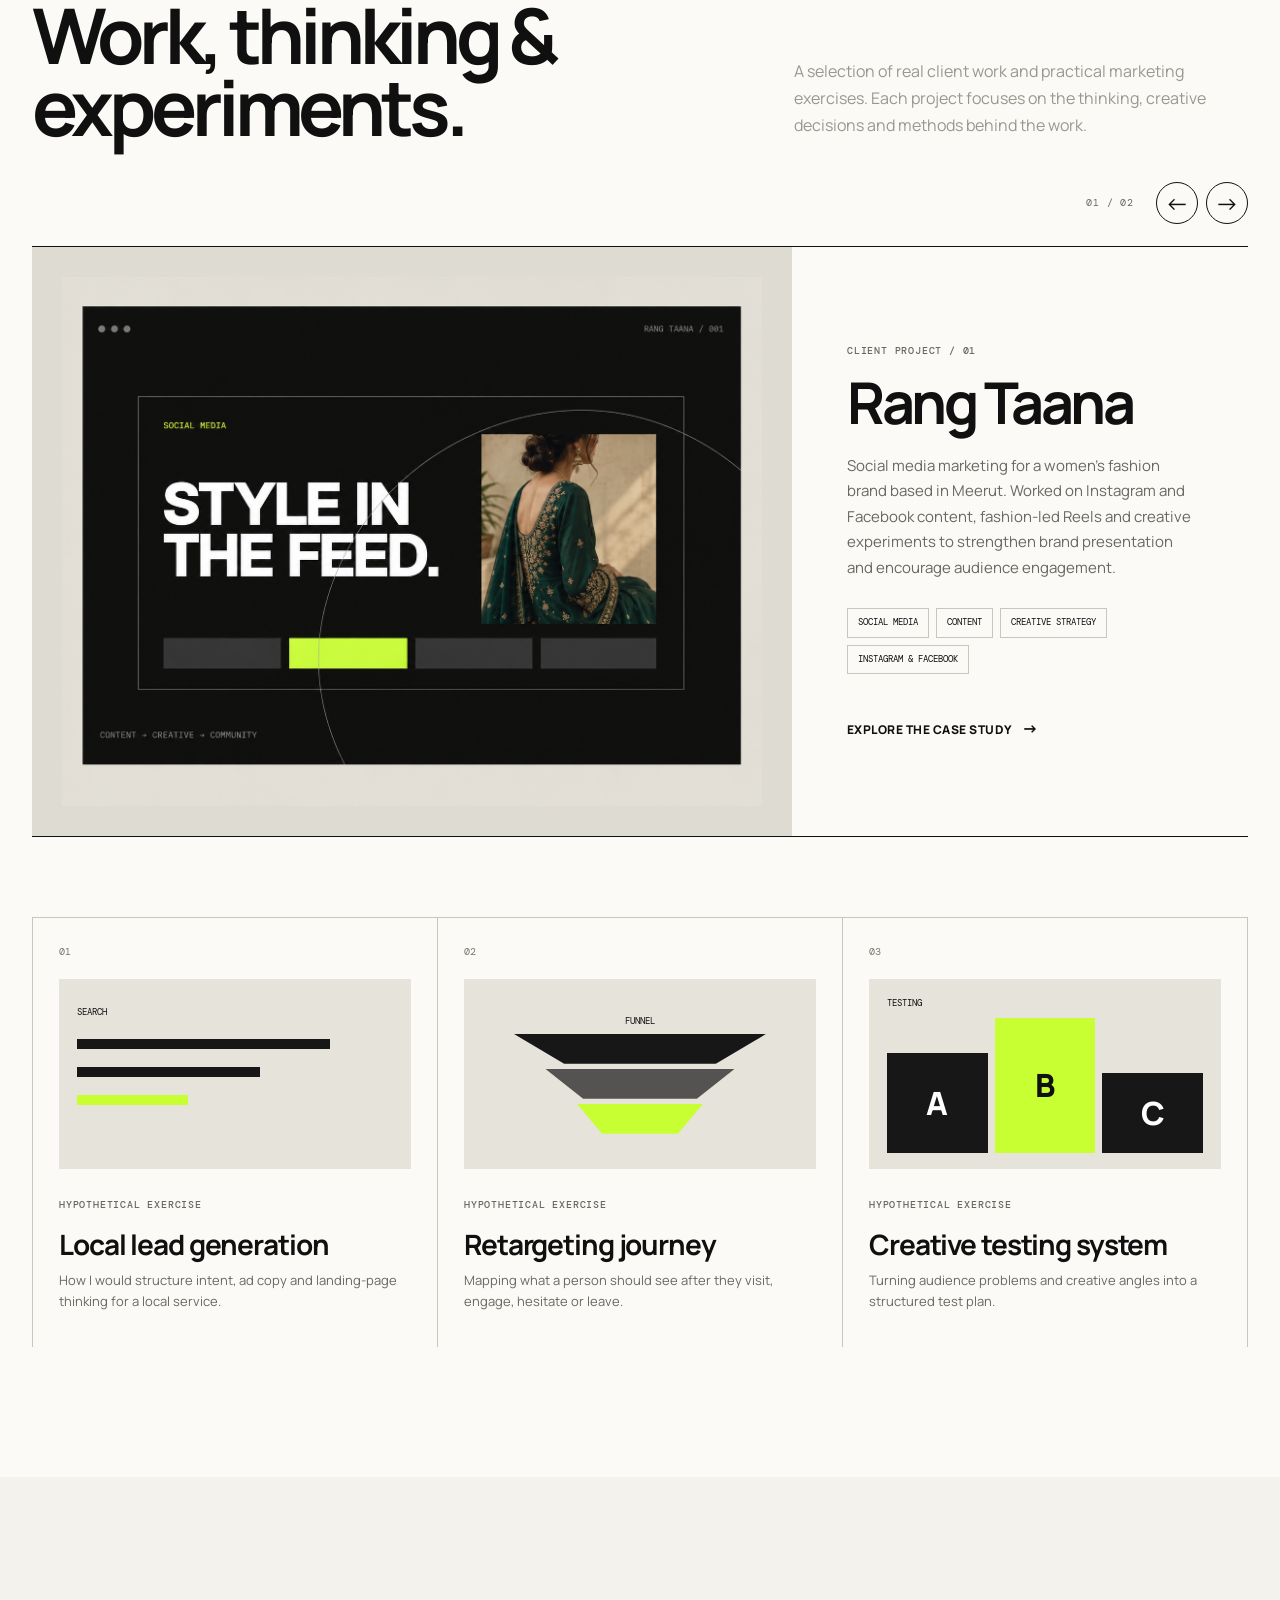
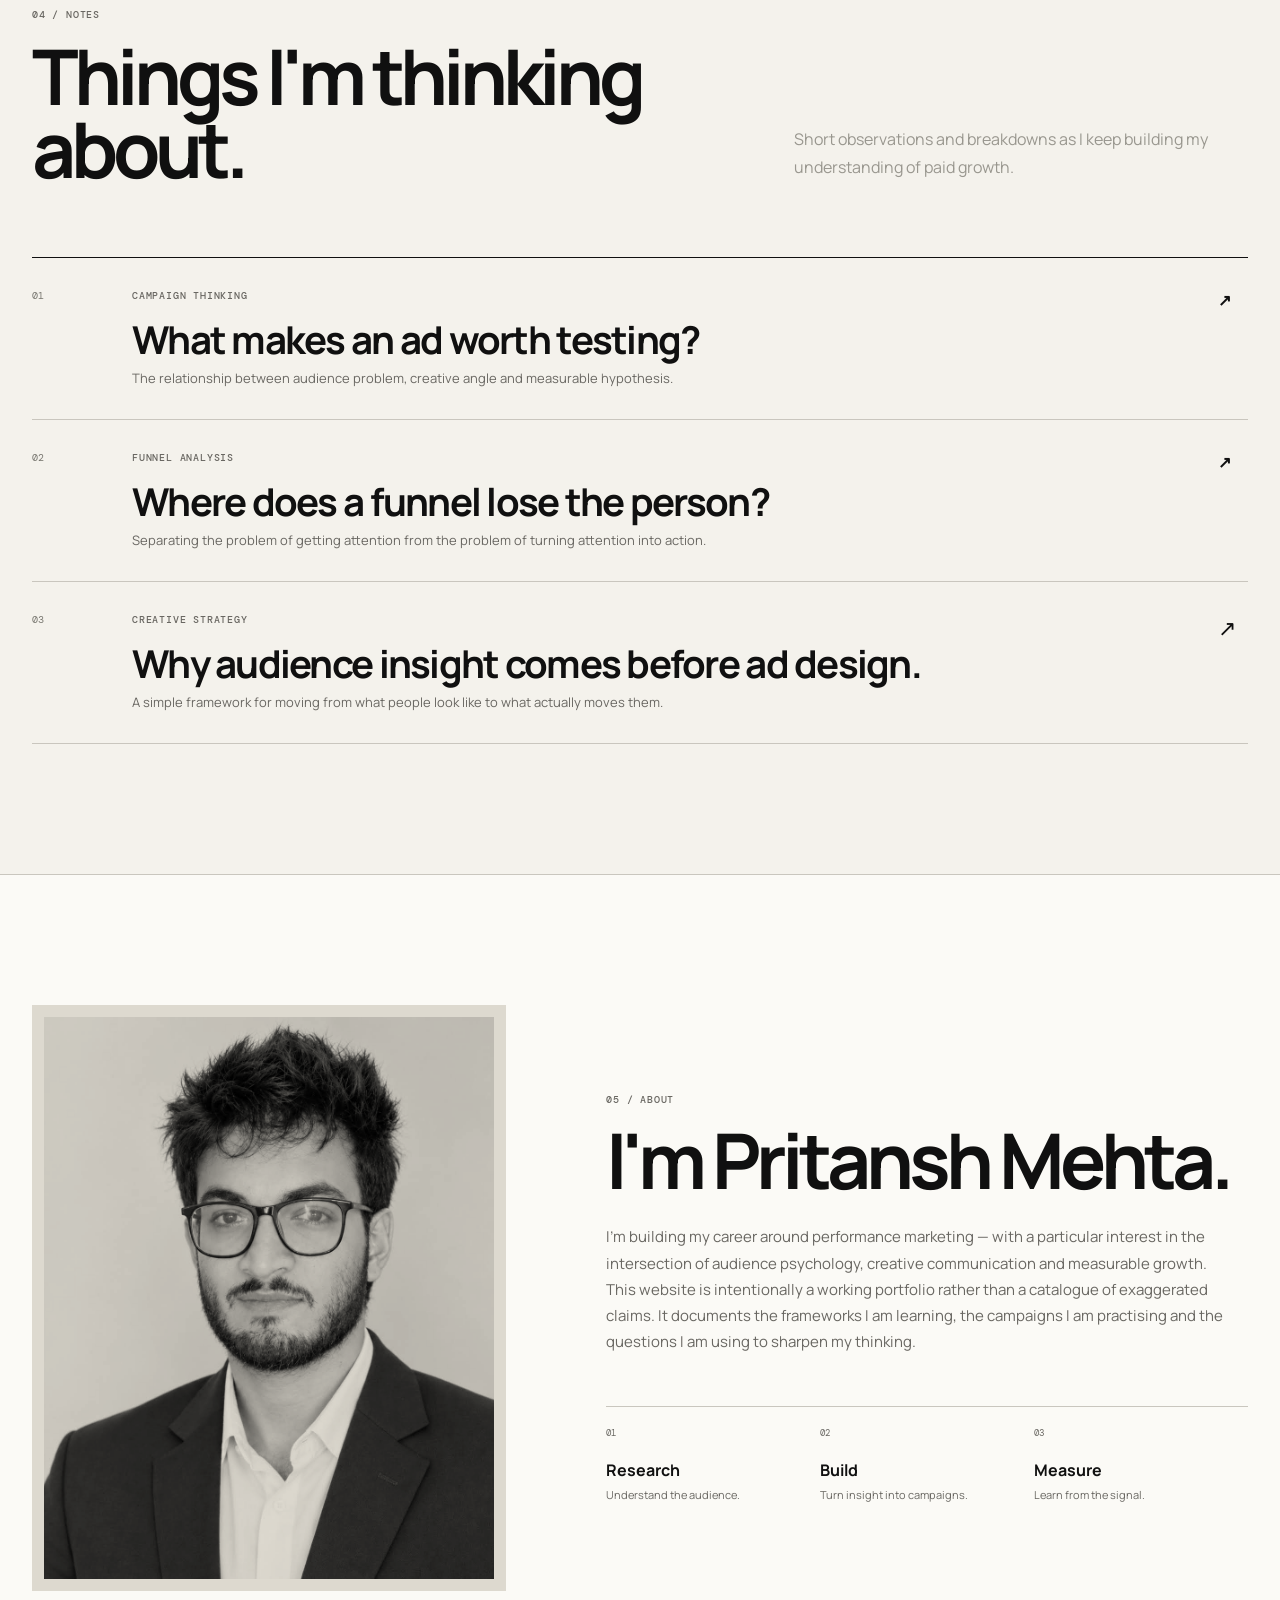
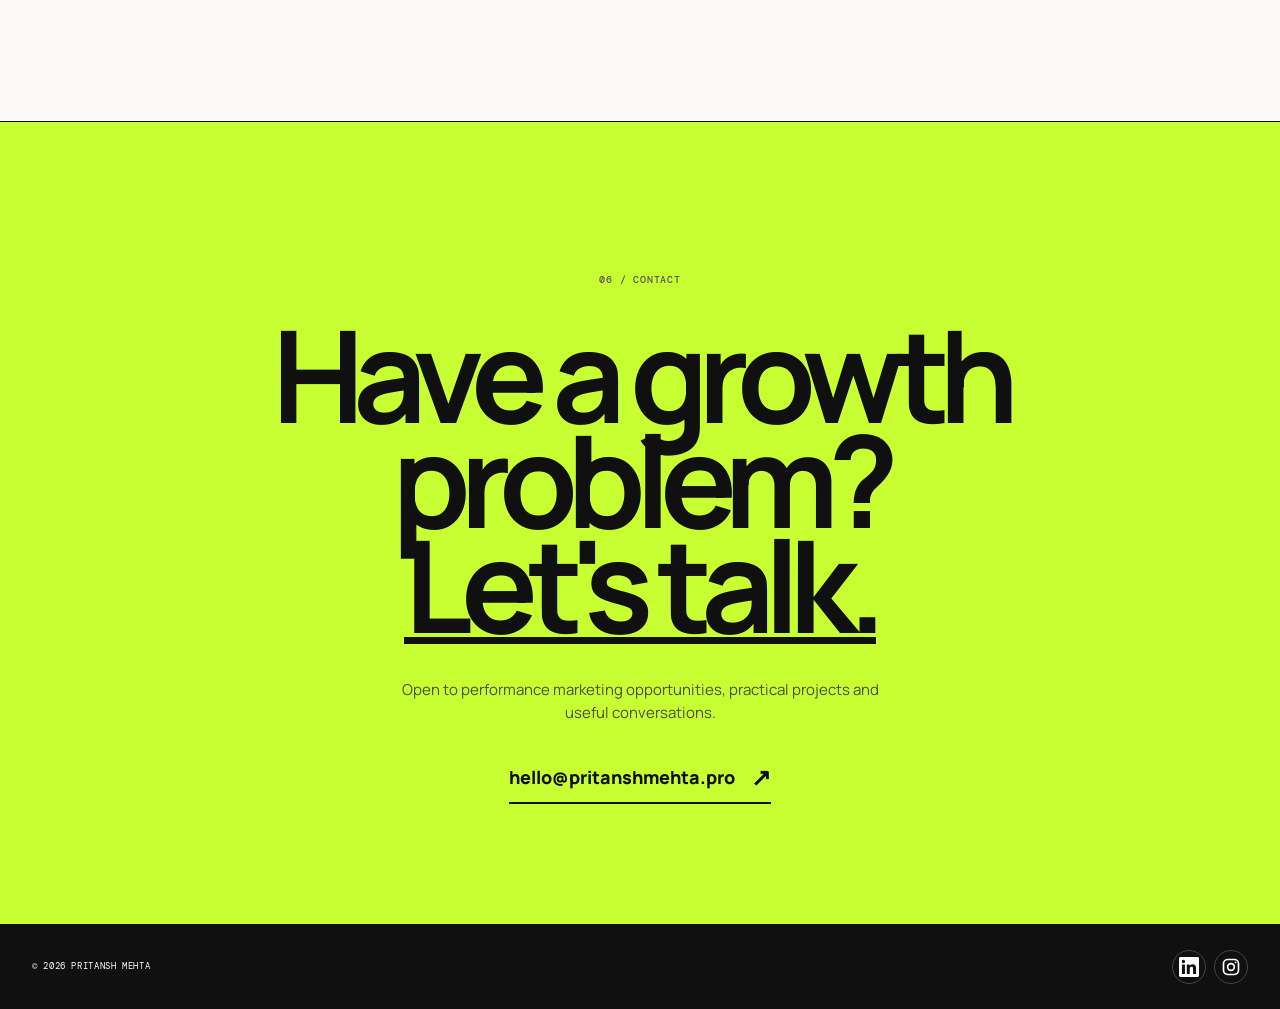
==== commit 2680549a: "Renumber practice cards 01 to 03" ====
--- a/index.html
+++ b/index.html
@@ -3,6 +3,8 @@
 <head>
   <meta charset="UTF-8">
   <meta name="viewport" content="width=device-width, initial-scale=1.0">
+  <link rel="icon" type="image/svg+xml" href="/favicon.svg">
+  <link rel="apple-touch-icon" href="/logo%20pro.png">
   <meta name="description" content="Pritansh Mehta's performance marketing portfolio — campaign thinking, audience research, creative strategy and conversion-focused analysis.">
   <meta name="author" content="Pritansh Mehta">
   <link rel="canonical" href="https://pritanshmehta.pro/">
@@ -157,16 +159,16 @@
       </article>
       <article class="practice-feature space-craft-feature">
         <div class="practice-art">
-          <div class="space-craft-artwork" role="img" aria-label="Editorial architecture and interior design artwork featuring a contemporary living room">
+                    <div class="space-craft-artwork" role="img" aria-label="Space Craft Associates architecture and interior design portfolio artwork">
             <div class="sca-browser-bar"><span></span><span></span><span></span><small>SPACE CRAFT / 002</small></div>
             <div class="sca-inner-frame">
               <div class="sca-copy">
-                <p class="sca-category">ARCHITECTURE / INTERIORS</p>
+                <p class="sca-category">SOCIAL MEDIA</p>
                 <h4>SPACE,<br>SHAPED.</h4>
                 <p class="sca-caption">FORM MEETS FUNCTION.</p>
               </div>
               <div class="sca-photo-wrap">
-                <img src="https://images.unsplash.com/photo-1600210492486-724fe5c67fb0?auto=format&amp;fit=crop&amp;w=900&amp;q=85" alt="Warm contemporary living room with considered furniture, materials and interior styling" loading="lazy">
+                <img src="https://images.unsplash.com/photo-1600210492486-724fe5c67fb0?auto=format&amp;fit=crop&amp;w=900&amp;q=85" alt="Warm contemporary living room with carefully styled furniture and interior finishes" loading="lazy">
               </div>
               <div class="sca-progress"><i></i><i></i><i></i><i></i></div>
               <div class="sca-circle"></div>
@@ -177,11 +179,11 @@
         <div class="practice-content">
           <p class="eyebrow">Client project / 02</p>
           <h3>Space Craft Associates</h3>
-          <p>A placeholder case study for an interior design and architecture firm based in Pune. The project overview and marketing details will be added once the scope and text are finalised.</p>
+          <p>Social media marketing for an architecture and interior design practice. Work included graphic design, video editing, content calendars, audience engagement and social media-led talent acquisition.</p>
           <div class="tag-list">
-            <span>Interior Design</span><span>Architecture</span><span>Pune</span><span>Case Study Draft</span>
-          </div>
-          <span class="text-link" aria-label="Space Craft Associates case study details coming soon">Case study details coming soon <span>→</span></span>
+            <span>Social Media</span><span>Graphic Design</span><span>Video Editing</span><span>Talent Acquisition</span>
+          </div>
+          <a class="text-link" href="/sca-case-study.html">Explore the case study <span>→</span></a>
         </div>
       </article>
     </div>
@@ -189,9 +191,9 @@
 </div>
 
         <div class="practice-grid">
-          <article class="practice-card"><div class="practice-number">02</div><div class="practice-card-visual visual-search"><span>SEARCH</span><div></div><div></div><div></div></div><p class="eyebrow">Hypothetical exercise</p><h3>Local lead generation</h3><p>How I would structure intent, ad copy and landing-page thinking for a local service.</p></article>
-          <article class="practice-card"><div class="practice-number">03</div><div class="practice-card-visual visual-funnel"><span>FUNNEL</span><div class="funnel f1"></div><div class="funnel f2"></div><div class="funnel f3"></div></div><p class="eyebrow">Hypothetical exercise</p><h3>Retargeting journey</h3><p>Mapping what a person should see after they visit, engage, hesitate or leave.</p></article>
-          <article class="practice-card"><div class="practice-number">04</div><div class="practice-card-visual visual-testing"><span>TESTING</span><div class="test-a">A</div><div class="test-b">B</div><div class="test-c">C</div></div><p class="eyebrow">Hypothetical exercise</p><h3>Creative testing system</h3><p>Turning audience problems and creative angles into a structured test plan.</p></article>
+          <article class="practice-card"><div class="practice-number">01</div><div class="practice-card-visual visual-search"><span>SEARCH</span><div></div><div></div><div></div></div><p class="eyebrow">Hypothetical exercise</p><h3>Local lead generation</h3><p>How I would structure intent, ad copy and landing-page thinking for a local service.</p></article>
+          <article class="practice-card"><div class="practice-number">02</div><div class="practice-card-visual visual-funnel"><span>FUNNEL</span><div class="funnel f1"></div><div class="funnel f2"></div><div class="funnel f3"></div></div><p class="eyebrow">Hypothetical exercise</p><h3>Retargeting journey</h3><p>Mapping what a person should see after they visit, engage, hesitate or leave.</p></article>
+          <article class="practice-card"><div class="practice-number">03</div><div class="practice-card-visual visual-testing"><span>TESTING</span><div class="test-a">A</div><div class="test-b">B</div><div class="test-c">C</div></div><p class="eyebrow">Hypothetical exercise</p><h3>Creative testing system</h3><p>Turning audience problems and creative angles into a structured test plan.</p></article>
         </div>
       </div>
     </section>
--- a/styles.css
+++ b/styles.css
@@ -181,3 +181,26 @@
 .practice-carousel-track > .practice-feature { box-sizing: border-box; flex: 0 0 100%; width: 100%; min-width: 100%; }
 .practice-carousel-track .practice-feature img { pointer-events: none; }
 
+
+
+
+
+/* SCA editorial artwork: photo loads as a regular HTML image. */
+.space-craft-artwork{width:100%;aspect-ratio:4/3;position:relative;overflow:hidden;background:#101010;color:#fbfaf6;padding:4.8% 5.4%;display:flex;flex-direction:column;justify-content:space-between;isolation:isolate}
+.sca-browser-bar{display:flex;align-items:center;gap:7px;min-height:13px;position:relative;z-index:3}
+.sca-browser-bar>span{width:7px;height:7px;border-radius:50%;background:#777}
+.sca-browser-bar small{margin-left:auto;color:#8d8d88;font:7px 'DM Mono',monospace;letter-spacing:.12em}
+.sca-inner-frame{position:relative;flex:1;min-height:0;margin:7% 3% 6%;border:1px solid #555550;display:grid;grid-template-columns:1.25fr .85fr;align-items:center;gap:4%;padding:4%;overflow:hidden}
+.sca-copy{position:relative;z-index:2;min-width:0}
+.sca-category{color:#c7ff32;font:700 clamp(6px,.78vw,10px) 'DM Mono',monospace;letter-spacing:.06em;margin-bottom:15%}
+.sca-copy h4{color:#fbfaf6;font:800 clamp(22px,4.1vw,56px)/.86 Manrope,Arial,sans-serif;letter-spacing:-.075em}
+.sca-caption{color:#aaa9a2;font:clamp(5px,.65vw,8px) 'DM Mono',monospace;letter-spacing:.08em;margin-top:9%}
+.sca-photo-wrap{position:relative;z-index:1;width:100%;aspect-ratio:.78;overflow:hidden;background:#343431}
+.sca-photo-wrap img{width:100%;height:100%;object-fit:cover;object-position:center;filter:brightness(.82) contrast(1.06) saturate(.78)}
+.sca-progress{position:absolute;z-index:4;left:4%;right:4%;width:auto;top:auto;bottom:12%;display:grid;grid-template-columns:repeat(4,1fr);gap:6px}
+.sca-progress i{display:block;height:clamp(8px,1.4vw,22px);background:#333331}
+.sca-progress i:nth-child(2){background:#c7ff32}
+.sca-circle{position:absolute;z-index:2;width:48%;aspect-ratio:1;border:1px solid #777770;border-radius:50%;right:-5%;bottom:-18%;pointer-events:none}
+.sca-footer{position:relative;z-index:3;color:#85857f;font:7px 'DM Mono',monospace;letter-spacing:.1em}
+@media(max-width:950px){.sca-copy h4{font-size:clamp(38px,8vw,64px)}.sca-category{font-size:9px}.sca-caption{font-size:8px}.sca-browser-bar small,.sca-footer{font-size:8px}}
+@media(max-width:700px){.space-craft-artwork{aspect-ratio:4/3;padding:5%}.sca-inner-frame{margin:7% 2% 6%;padding:4%;gap:3%}.sca-copy h4{font-size:clamp(25px,7vw,45px)}.sca-category{font-size:clamp(6px,1.8vw,9px);margin-bottom:12%}.sca-caption{font-size:clamp(5px,1.4vw,8px)}.sca-progress{top:auto;bottom:12%}}
